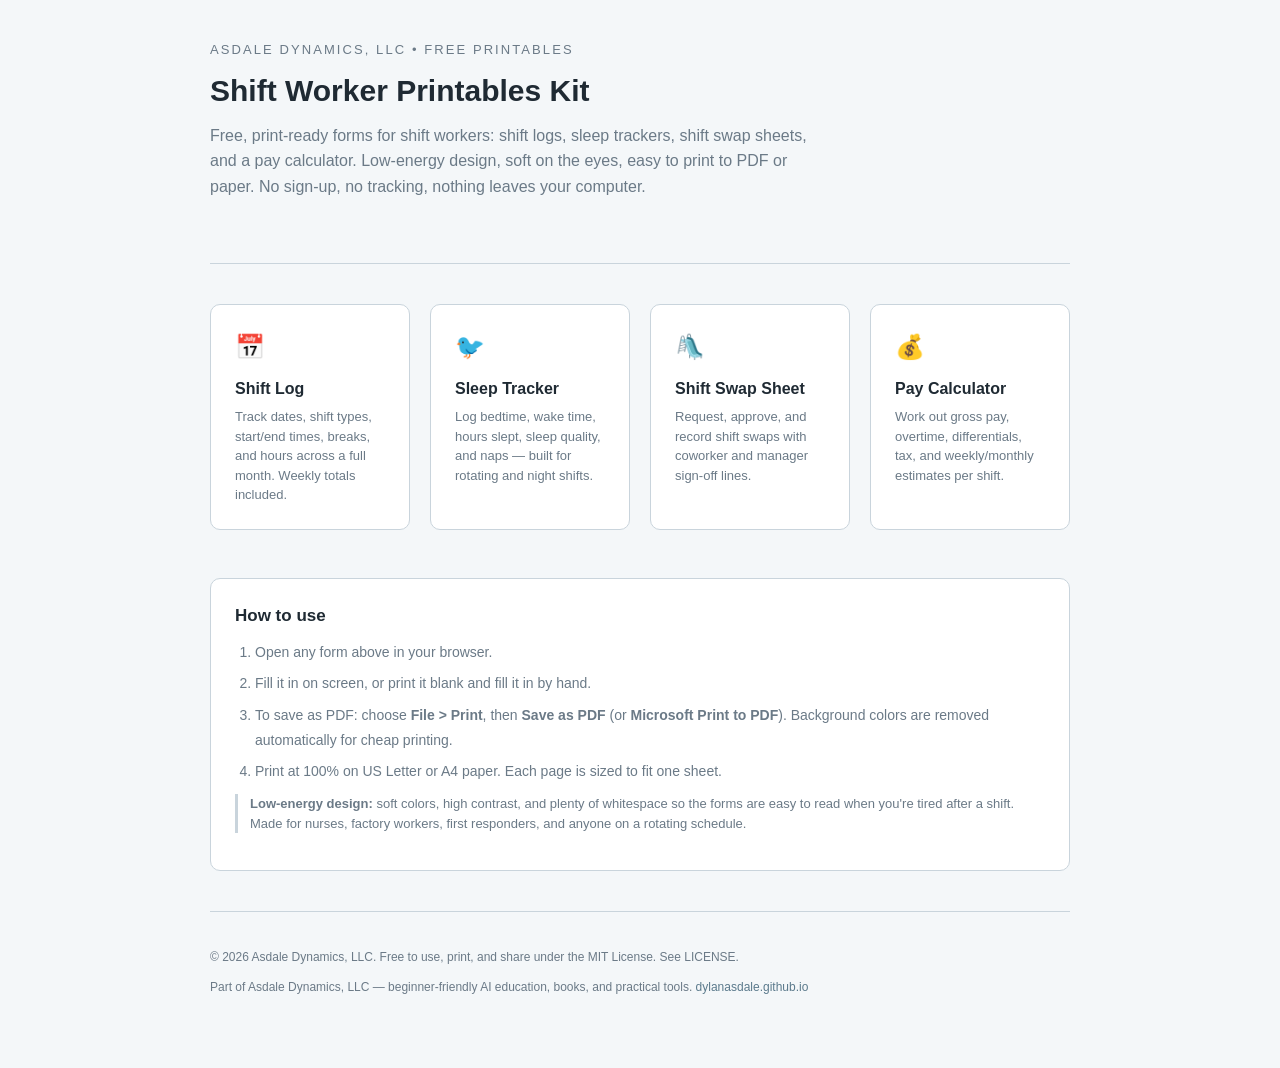
==== index.html @ 3fd3c7a4 "Add free shift worker printables kit Static HTML site with print-ready shift log, sleep tracker, shi" ====
<!DOCTYPE html>
<html lang="en">
<head>
<meta charset="utf-8">
<meta name="viewport" content="width=device-width, initial-scale=1">
<title>Free Shift Worker Printables Kit — Asdale Dynamics, LLC</title>
<meta name="description" content="Printable shift logs, sleep trackers, shift swap sheets, and pay calculators for shift workers. PDF-ready, low-energy design. By Asdale Dynamics, LLC.">
<link rel="stylesheet" href="css/site.css">
<link rel="stylesheet" href="css/style.css">
</head>
<body>
<div class="site">
  <header>
    <p class="kit">Asdale Dynamics, LLC &bull; Free printables</p>
    <h1>Shift Worker Printables Kit</h1>
    <p class="lead">Free, print-ready forms for shift workers: shift logs, sleep trackers, shift swap sheets, and a pay calculator. Low-energy design, soft on the eyes, easy to print to PDF or paper. No sign-up, no tracking, nothing leaves your computer.</p>
  </header>

  <section class="kit-grid">
    <a class="card" href="printables/shift-log.html">
      <span class="emoji">&#128197;</span>
      <h3>Shift Log</h3>
      <p>Track dates, shift types, start/end times, breaks, and hours across a full month. Weekly totals included.</p>
    </a>
    <a class="card" href="printables/sleep-tracker.html">
      <span class="emoji">&#128038;</span>
      <h3>Sleep Tracker</h3>
      <p>Log bedtime, wake time, hours slept, sleep quality, and naps — built for rotating and night shifts.</p>
    </a>
    <a class="card" href="printables/swap-sheet.html">
      <span class="emoji">&#128733;</span>
      <h3>Shift Swap Sheet</h3>
      <p>Request, approve, and record shift swaps with coworker and manager sign-off lines.</p>
    </a>
    <a class="card" href="printables/pay-calculator.html">
      <span class="emoji">&#128176;</span>
      <h3>Pay Calculator</h3>
      <p>Work out gross pay, overtime, differentials, tax, and weekly/monthly estimates per shift.</p>
    </a>
  </section>

  <section class="howto">
    <h2>How to use</h2>
    <ol>
      <li>Open any form above in your browser.</li>
      <li>Fill it in on screen, or print it blank and fill it in by hand.</li>
      <li>To save as PDF: choose <b>File &gt; Print</b>, then <b>Save as PDF</b> (or <b>Microsoft Print to PDF</b>). Background colors are removed automatically for cheap printing.</li>
      <li>Print at 100% on US Letter or A4 paper. Each page is sized to fit one sheet.</li>
    </ol>
    <p class="note"><b>Low-energy design:</b> soft colors, high contrast, and plenty of whitespace so the forms are easy to read when you're tired after a shift. Made for nurses, factory workers, first responders, and anyone on a rotating schedule.</p>
  </section>

  <footer>
    <p>&copy; 2026 Asdale Dynamics, LLC. Free to use, print, and share under the MIT License. See LICENSE.</p>
    <p>Part of Asdale Dynamics, LLC — beginner-friendly AI education, books, and practical tools. <a href="https://dylanasdale.github.io" target="_blank" rel="noopener">dylanasdale.github.io</a></p>
  </footer>
</div>
</body>
</html>
---- css/site.css ----
/*
 * Shift Worker Printables Kit — landing page extras
 * Asdale Dynamics, LLC
 */

:root {
  --ink: #1f2a33;
  --accent: #5b7a8c;
  --muted: #6b7a87;
  --bg: #f4f7f9;
  --border: #c9d4dc;
}

.site {
  max-width: 900px;
  margin: 0 auto;
  padding: 40px 20px 60px;
  background: var(--bg);
  color: var(--ink);
  font-family: -apple-system, BlinkMacSystemFont, "Segoe UI", Roboto, "Helvetica Neue", Arial, sans-serif;
  min-height: 100vh;
}

.site header {
  border-bottom: 1px solid var(--border);
  padding-bottom: 24px;
  margin-bottom: 40px;
}

.site .kit {
  font-size: 13px;
  letter-spacing: 0.16em;
  text-transform: uppercase;
  color: var(--muted);
  margin: 0 0 8px;
}

.site h1 {
  font-size: 30px;
  margin: 0 0 10px;
  font-weight: 700;
}

.site p.lead {
  font-size: 16px;
  color: var(--muted);
  max-width: 620px;
  line-height: 1.6;
  margin: 0 0 40px;
}

.kit-grid {
  display: grid;
  grid-template-columns: repeat(auto-fit, minmax(200px, 1fr));
  gap: 20px;
  margin-bottom: 48px;
}

.card {
  background: #fff;
  border: 1px solid var(--border);
  border-radius: 10px;
  padding: 24px;
  text-decoration: none;
  color: var(--ink);
  transition: transform 0.15s, border-color 0.15s;
  display: block;
}

.card:hover {
  transform: translateY(-2px);
  border-color: var(--accent);
}

.card .emoji { font-size: 24px; display: block; margin-bottom: 12px; }

.card h3 { margin: 0 0 6px; font-size: 16px; font-weight: 700; }
.card p { margin: 0; font-size: 13px; color: var(--muted); line-height: 1.5; }

.howto {
  background: #fff;
  border: 1px solid var(--border);
  border-radius: 10px;
  padding: 24px;
  margin-bottom: 40px;
}

.howto h2 { margin: 0 0 12px; font-size: 17px; font-weight: 700; }
.howto ol { margin: 0; padding-left: 20px; color: var(--muted); font-size: 14px; line-height: 1.8; }
.howto li { margin-bottom: 6px; }

.site footer {
  border-top: 1px solid var(--border);
  padding-top: 24px;
  font-size: 12px;
  color: var(--muted);
}

.site footer a { color: var(--accent); text-decoration: none; }
.site footer a:hover { text-decoration: underline; }

.note {
  font-size: 13px;
  color: var(--muted);
  border-left: 3px solid var(--border);
  padding-left: 12px;
  margin-top: 10px;
}
---- css/style.css ----
/*
 * Shift Worker Printables Kit — shared styles
 * Asdale Dynamics, LLC
 * Low-energy design: soft palette, generous whitespace, print-ready.
 */

/* ---- Design tokens ---- */
:root {
  --bg: #f4f7f9;
  --surface: #ffffff;
  --text: #2d3a45;
  --muted: #6b7a87;
  --accent: #5b7a8c;
  --accent-hover: #476373;
  --border: #c9d4dc;
  --border-strong: #b3c2cc;
  --ink: #1f2a33;
  --row-zebra: #eef3f6;
  --flag: #f5e6d3;
  --max-width: 210mm; /* A4 width */
}

* { box-sizing: border-box; }

html {
  line-height: 1.5;
  -webkit-font-smoothing: antialiased;
}

body {
  margin: 0;
  padding: 0;
  background: var(--bg);
  color: var(--text);
  font-family: -apple-system, BlinkMacSystemFont, "Segoe UI", Roboto, "Helvetica Neue", Arial, sans-serif;
  font-size: 12pt;
}

/* ---- Page shell ---- */
.print-page {
  max-width: var(--max-width);
  margin: 0 auto;
  padding: 24mm 18mm 20mm;
  background: var(--surface);
  min-height: 279mm; /* A4 height */
}

.print-header {
  margin-bottom: 10mm;
  border-bottom: 2px solid var(--border-strong);
  padding-bottom: 6mm;
}

.print-header .kit {
  font-size: 8.5pt;
  letter-spacing: 0.12em;
  text-transform: uppercase;
  color: var(--muted);
  margin: 0 0 2mm;
}

.print-header h1 {
  font-size: 17pt;
  margin: 0 0 2mm;
  color: var(--ink);
  font-weight: 600;
}

.print-header p.sub {
  margin: 0;
  color: var(--muted);
  font-size: 10pt;
}

.instructions {
  background: var(--row-zebra);
  border: 1px solid var(--border);
  border-radius: 6px;
  padding: 5mm 6mm;
  margin-bottom: 7mm;
  font-size: 9.5pt;
  color: var(--text);
}

.instructions p { margin: 0 0 3mm; }
.instructions p:last-child { margin: 0; }
.instructions strong { color: var(--ink); }

/* ---- Tables ---- */
table {
  width: 100%;
  border-collapse: collapse;
  margin-bottom: 6mm;
  font-size: 9.5pt;
}

th, td {
  border: 1px solid var(--border);
  padding: 3.5mm 4mm;
  text-align: left;
  vertical-align: top;
}

th {
  background: var(--row-zebra);
  color: var(--ink);
  font-weight: 600;
  font-size: 8.5pt;
  letter-spacing: 0.02em;
  text-transform: uppercase;
}

tr:nth-child(even) td { background: #f7fafb; }

.blank-row td { height: 7mm; }

.total-row {
  font-weight: 700;
  background: #e3ecf0 !important;
  color: var(--ink);
}

/* ---- Forms ---- */
.form-grid {
  display: grid;
  grid-template-columns: repeat(auto-fit, minmax(150px, 1fr));
  gap: 5mm 6mm;
  margin-bottom: 6mm;
}

.field {
  display: flex;
  flex-direction: column;
  gap: 1.5mm;
}

.field label {
  font-size: 8.5pt;
  font-weight: 600;
  color: var(--ink);
  text-transform: uppercase;
  letter-spacing: 0.03em;
}

.field input,
.field select,
.field textarea {
  width: 100%;
  padding: 3mm 4mm;
  border: 1px solid var(--border);
  border-radius: 4px;
  background: var(--surface);
  color: var(--text);
  font: inherit;
  font-size: 9.5pt;
}

.field input:focus,
.field select:focus,
.field textarea:focus {
  outline: 2px solid var(--accent);
  border-color: var(--accent);
}

.result-card {
  background: var(--row-zebra);
  border: 1px solid var(--border);
  border-radius: 6px;
  padding: 5mm 6mm;
  margin-bottom: 5mm;
}

.result-row {
  display: flex;
  justify-content: space-between;
  padding: 2mm 0;
  font-size: 10pt;
  border-bottom: 1px dashed var(--border);
}

.result-row:last-child { border-bottom: none; }
.result-row strong { color: var(--ink); }
.result-row .val { font-variant-numeric: tabular-nums; color: var(--accent); font-weight: 700; }

.flag {
  background: var(--flag);
  border-left: 4px solid #d9a86b;
  padding: 4mm 5mm;
  margin: 4mm 0;
  font-size: 9pt;
  border-radius: 0 4px 4px 0;
}

.signature-line {
  display: inline-block;
  width: 55mm;
  border-bottom: 1px solid var(--ink);
  padding-bottom: 1.5mm;
  margin-right: 6mm;
}

/* ---- Buttons (screen only) ---- */
.no-print, .no-print * { display: none; }

button {
  background: var(--accent);
  color: #fff;
  border: none;
  border-radius: 4px;
  padding: 3.5mm 7mm;
  font: inherit;
  font-weight: 600;
  font-size: 9.5pt;
  cursor: pointer;
}

button:hover { background: var(--accent-hover); }

.back-link {
  display: inline-block;
  margin-bottom: 4mm;
  font-size: 9pt;
  color: var(--accent);
  text-decoration: none;
}

.back-link:hover { text-decoration: underline; }

.credit {
  margin-top: 8mm;
  padding-top: 4mm;
  border-top: 1px solid var(--border);
  font-size: 8pt;
  color: var(--muted);
  text-align: center;
}

/* ---- Print ---- */
@media print {
  html { background: #fff; }
  body { background: #fff !important; color: #000 !important; }
  .print-page {
    max-width: none;
    width: 100%;
    margin: 0;
    padding: 14mm 14mm 16mm;
    min-height: auto;
    box-shadow: none;
    background: #fff;
  }
  .no-print { display: none !important; }
  .print-header { border-bottom-color: #000; }
  .print-header .kit { color: #333; }
  .print-header h1 { color: #000; }
  .instructions { background: #f2f2f2; border-color: #999; }
  th { background: #e6e6e6; color: #000; }
  td { border-color: #999; }
  .blank-row td { height: 8mm; }
  .total-row { background: #d9e2e8 !important; color: #000; }
  .result-card { background: #f2f2f2; border-color: #999; }
  .result-row .val { color: #000; }
  .flag { background: #e8e0d4; border-left-color: #000; }
  a { color: #000; text-decoration: none; }
  .credit { color: #333; }
  .page-break { page-break-before: always; }
  tr { page-break-inside: avoid; }
  .printable { page-break-inside: avoid; }
}

@page { size: A4; margin: 14mm; }
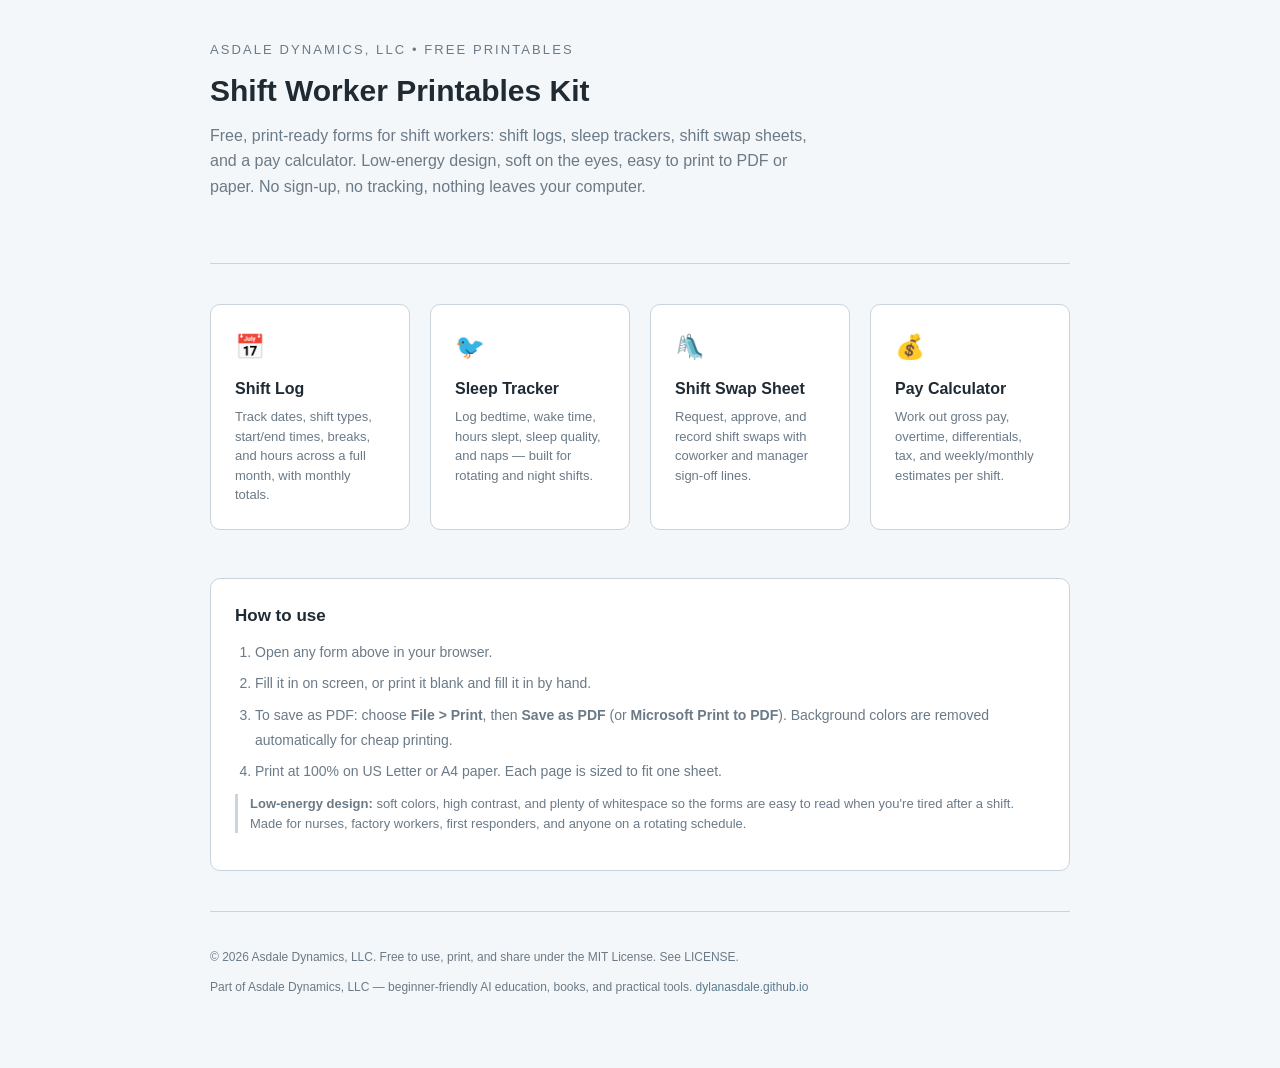
==== commit 24a785d1: "Fix pay calculator form and add tests, improve README - Wrap pay calculator inputs in form#pay-form " ====
--- a/index.html
+++ b/index.html
@@ -20,7 +20,7 @@
     <a class="card" href="printables/shift-log.html">
       <span class="emoji">&#128197;</span>
       <h3>Shift Log</h3>
-      <p>Track dates, shift types, start/end times, breaks, and hours across a full month. Weekly totals included.</p>
+      <p>Track dates, shift types, start/end times, breaks, and hours across a full month, with monthly totals.</p>
     </a>
     <a class="card" href="printables/sleep-tracker.html">
       <span class="emoji">&#128038;</span>
